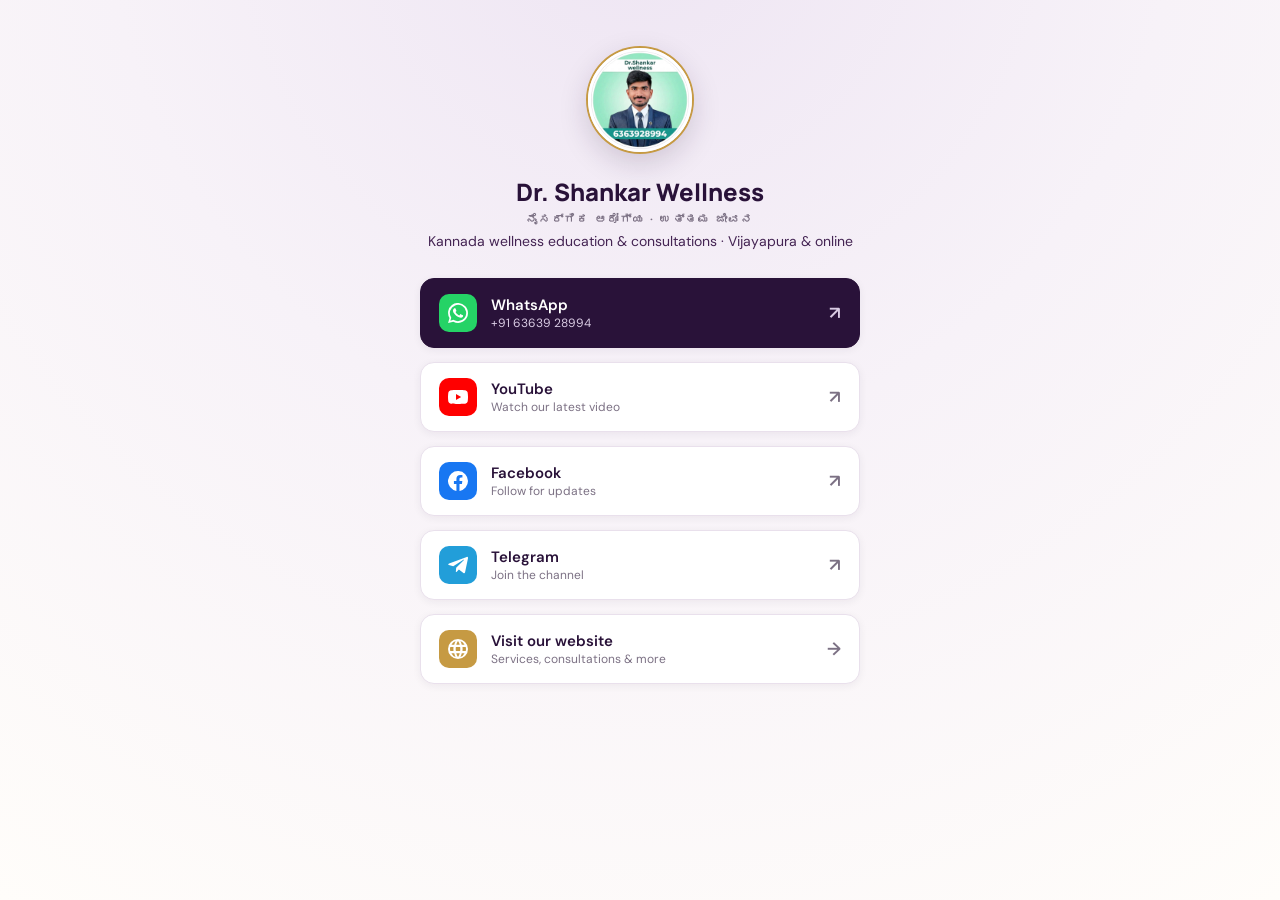
==== links/index.html @ 1f0b5599 "Add Linktree-style /links page Co-Authored-By: Claude Opus 5.5 <noreply@anthropic.com>" ====
<!doctype html>
<html lang="en">
<head>
  <meta charset="utf-8">
  <meta name="viewport" content="width=device-width, initial-scale=1">
  <meta name="theme-color" content="#291239">
  <meta name="description" content="All Dr. Shankar Wellness links: YouTube, Facebook, Telegram and WhatsApp.">
  <title>Links | Dr. Shankar Wellness</title>
  <link rel="icon" href="../assets/dr-shankar-logo.jpg">
  <link rel="preconnect" href="https://fonts.googleapis.com">
  <link rel="preconnect" href="https://fonts.gstatic.com" crossorigin>
  <link href="https://fonts.googleapis.com/css2?family=DM+Sans:wght@400;500;600;700&family=Manrope:wght@600;700;800&display=swap" rel="stylesheet">
  <style>
    :root{--ink:#291239;--ink2:#442453;--muted:#7c7184;--gold:#c69a43;--paper:#fffdfa;--cream:#f7f2f8;--line:#e9e0ec}
    *{box-sizing:border-box}
    body{margin:0;min-height:100vh;font-family:'DM Sans',Arial,sans-serif;color:var(--ink);
      background:radial-gradient(circle at 50% -10%,#eee5f3 0,var(--cream) 45%,var(--paper) 100%);
      display:flex;justify-content:center;padding:48px 16px 32px}
    .card{width:100%;max-width:440px;text-align:center}
    .avatar{width:104px;height:104px;border-radius:50%;object-fit:cover;border:3px solid #fff;
      box-shadow:0 0 0 2px var(--gold),0 10px 30px rgba(41,18,57,.18)}
    h1{font-family:'Manrope','DM Sans',sans-serif;font-size:24px;font-weight:800;margin:18px 0 4px}
    .tag{font-size:11px;letter-spacing:.16em;font-weight:700;color:var(--muted);margin:0 0 6px;text-transform:uppercase}
    .bio{font-size:14px;color:var(--ink2);margin:0 0 28px}
    .links{display:flex;flex-direction:column;gap:14px;list-style:none;padding:0;margin:0}
    .links a{display:flex;align-items:center;gap:14px;padding:15px 18px;border-radius:14px;
      background:#fff;border:1px solid var(--line);color:var(--ink);text-decoration:none;font-weight:600;font-size:15px;
      box-shadow:0 2px 8px rgba(41,18,57,.06);transition:transform .15s,box-shadow .15s,border-color .15s}
    .links a:hover,.links a:focus-visible{transform:translateY(-2px);border-color:var(--gold);box-shadow:0 8px 20px rgba(41,18,57,.12);outline:none}
    .ico{flex:none;width:38px;height:38px;border-radius:10px;display:grid;place-items:center;color:#fff}
    .ico svg{width:20px;height:20px;fill:currentColor}
    .label{flex:1;text-align:left}
    .label small{display:block;font-weight:400;font-size:12px;color:var(--muted)}
    .arrow{color:var(--muted);font-size:18px}
    .yt{background:#ff0000}.fb{background:#1877f2}.tg{background:#229ed9}.wa{background:#25d366}.web{background:var(--gold)}
    .links a.primary{background:var(--ink);color:#fff;border-color:var(--ink)}
    .links a.primary small,.links a.primary .arrow{color:#d9cbe3}
    footer{margin-top:32px;font-size:12px;color:var(--muted)}
    footer a{color:var(--ink2)}
  </style>
</head>
<body>
  <main class="card">
    <img class="avatar" src="../assets/dr-shankar-logo.jpg" alt="Dr. Shankar Wellness logo">
    <h1>Dr. Shankar Wellness</h1>
    <p class="tag">ನೈಸರ್ಗಿಕ ಆರೋಗ್ಯ · ಉತ್ತಮ ಜೀವನ</p>
    <p class="bio">Kannada wellness education &amp; consultations · Vijayapura &amp; online</p>

    <ul class="links">
      <li><a class="primary" href="https://wa.me/916363928994?text=Namaste%2C%20I%27d%20like%20to%20ask%20about%20a%20consultation." target="_blank" rel="noopener noreferrer">
        <span class="ico wa"><svg viewBox="0 0 24 24" aria-hidden="true"><path d="M17.5 14.4c-.3-.1-1.8-.9-2-1-.3-.1-.5-.1-.7.1-.2.3-.8 1-.9 1.2-.2.2-.3.2-.6.1-.3-.1-1.3-.5-2.4-1.5-.9-.8-1.5-1.8-1.7-2.1-.2-.3 0-.5.1-.6l.4-.5c.2-.2.2-.3.3-.5.1-.2 0-.4 0-.5l-.9-2.2c-.2-.6-.5-.5-.7-.5h-.6c-.2 0-.5.1-.8.4-.3.3-1 1-1 2.5s1.1 2.9 1.2 3.1c.1.2 2.1 3.2 5.1 4.5.7.3 1.3.5 1.7.6.7.2 1.4.2 1.9.1.6-.1 1.8-.7 2-1.4.2-.7.2-1.3.2-1.4-.1-.2-.3-.3-.6-.4zM12 21.8c-1.8 0-3.5-.5-5-1.4l-.4-.2-3.7 1 1-3.6-.2-.4A9.8 9.8 0 1 1 12 21.8zm8.4-18.2A11.8 11.8 0 0 0 1.8 17.9L.1 24l6.3-1.6A11.8 11.8 0 0 0 24 12.2c0-3.2-1.2-6.2-3.5-8.5z"/></svg></span>
        <span class="label">WhatsApp<small>+91 63639 28994</small></span><span class="arrow">↗</span></a></li>
      <li><a href="https://youtu.be/cetOoJQF0k8" target="_blank" rel="noopener noreferrer">
        <span class="ico yt"><svg viewBox="0 0 24 24" aria-hidden="true"><path d="M23.5 6.2a3 3 0 0 0-2.1-2.1C19.5 3.6 12 3.6 12 3.6s-7.5 0-9.4.5A3 3 0 0 0 .5 6.2 31 31 0 0 0 0 12a31 31 0 0 0 .5 5.8 3 3 0 0 0 2.1 2.1c1.9.5 9.4.5 9.4.5s7.5 0 9.4-.5a3 3 0 0 0 2.1-2.1A31 31 0 0 0 24 12a31 31 0 0 0-.5-5.8zM9.6 15.6V8.4l6.2 3.6-6.2 3.6z"/></svg></span>
        <span class="label">YouTube<small>Watch our latest video</small></span><span class="arrow">↗</span></a></li>
      <li><a href="https://www.facebook.com/profile.php?id=61593936115132" target="_blank" rel="noopener noreferrer">
        <span class="ico fb"><svg viewBox="0 0 24 24" aria-hidden="true"><path d="M24 12a12 12 0 1 0-13.9 11.9v-8.4h-3V12h3V9.4c0-3 1.8-4.7 4.5-4.7 1.3 0 2.7.2 2.7.2v2.9h-1.5c-1.5 0-2 .9-2 1.9V12h3.4l-.5 3.5h-2.9v8.4A12 12 0 0 0 24 12z"/></svg></span>
        <span class="label">Facebook<small>Follow for updates</small></span><span class="arrow">↗</span></a></li>
      <li><a href="https://t.me/drshankarwellness" target="_blank" rel="noopener noreferrer">
        <span class="ico tg"><svg viewBox="0 0 24 24" aria-hidden="true"><path d="M9.8 15.2l-.4 5.3c.6 0 .8-.2 1.1-.5l2.6-2.5 5.4 4c1 .5 1.7.3 2-.9l3.5-16.6c.3-1.5-.5-2-1.5-1.7L1.3 10.1C-.2 10.7-.2 11.5 1 11.9l5.3 1.6 12.2-7.7c.6-.4 1.1-.2.7.2z"/></svg></span>
        <span class="label">Telegram<small>Join the channel</small></span><span class="arrow">↗</span></a></li>
      <li><a href="../index.html">
        <span class="ico web"><svg viewBox="0 0 24 24" aria-hidden="true"><path d="M12 0a12 12 0 1 0 0 24 12 12 0 0 0 0-24zm7.9 7h-3.4a18 18 0 0 0-1.6-4.6A9.6 9.6 0 0 1 19.9 7zM12 2.4c.9 1.3 1.7 2.9 2.1 4.6H9.9c.4-1.7 1.2-3.3 2.1-4.6zM2.7 14.4a9.7 9.7 0 0 1 0-4.8h3.9a20 20 0 0 0 0 4.8H2.7zm1.4 2.6h3.4c.4 1.6.9 3.2 1.6 4.6A9.6 9.6 0 0 1 4.1 17zM7.5 7H4.1a9.6 9.6 0 0 1 5-4.6C8.4 3.8 7.9 5.4 7.5 7zM12 21.6c-.9-1.3-1.7-2.9-2.1-4.6h4.2c-.4 1.7-1.2 3.3-2.1 4.6zm2.6-7.2H9.4a17.6 17.6 0 0 1 0-4.8h5.2a17.6 17.6 0 0 1 0 4.8zm.3 7.2c.7-1.4 1.2-3 1.6-4.6h3.4a9.6 9.6 0 0 1-5 4.6zm2.5-7.2a20 20 0 0 0 0-4.8h3.9a9.7 9.7 0 0 1 0 4.8h-3.9z"/></svg></span>
        <span class="label">Visit our website<small>Services, consultations &amp; more</small></span><span class="arrow">→</span></a></li>
    </ul>
  </main>
</body>
</html>
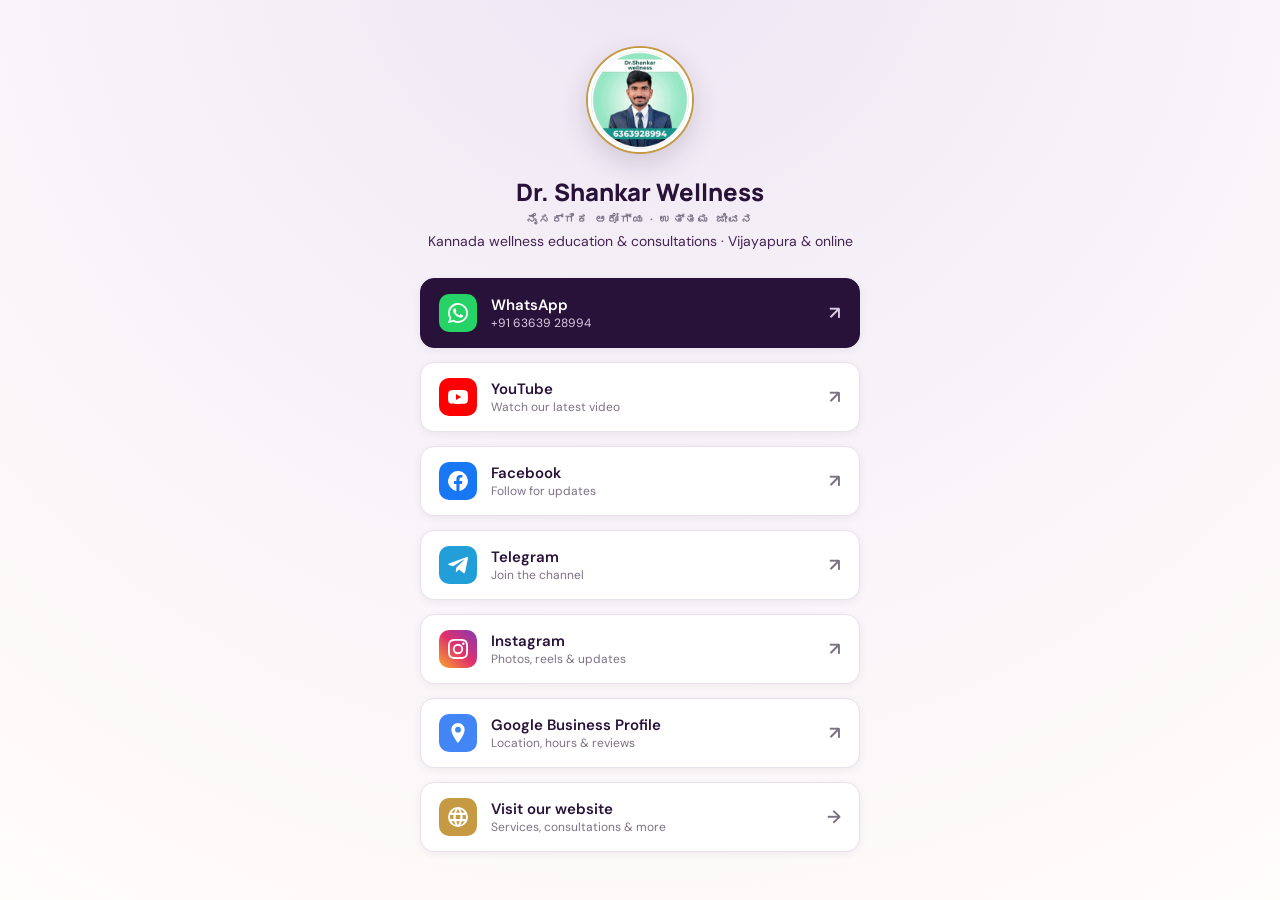
==== commit 3b97ff9d: "Add Instagram and Google Business Profile to /links Co-Authored-By: Claude Opus 5.5 <noreply@anthrop" ====
--- a/links/index.html
+++ b/links/index.html
@@ -32,7 +32,7 @@
     .label{flex:1;text-align:left}
     .label small{display:block;font-weight:400;font-size:12px;color:var(--muted)}
     .arrow{color:var(--muted);font-size:18px}
-    .yt{background:#ff0000}.fb{background:#1877f2}.tg{background:#229ed9}.wa{background:#25d366}.web{background:var(--gold)}
+    .yt{background:#ff0000}.fb{background:#1877f2}.tg{background:#229ed9}.wa{background:#25d366}.web{background:var(--gold)}.ig{background:linear-gradient(45deg,#f9a825,#e1306c 50%,#833ab4)}.gg{background:#4285f4}
     .links a.primary{background:var(--ink);color:#fff;border-color:var(--ink)}
     .links a.primary small,.links a.primary .arrow{color:#d9cbe3}
     footer{margin-top:32px;font-size:12px;color:var(--muted)}
@@ -59,6 +59,12 @@
       <li><a href="https://t.me/drshankarwellness" target="_blank" rel="noopener noreferrer">
         <span class="ico tg"><svg viewBox="0 0 24 24" aria-hidden="true"><path d="M9.8 15.2l-.4 5.3c.6 0 .8-.2 1.1-.5l2.6-2.5 5.4 4c1 .5 1.7.3 2-.9l3.5-16.6c.3-1.5-.5-2-1.5-1.7L1.3 10.1C-.2 10.7-.2 11.5 1 11.9l5.3 1.6 12.2-7.7c.6-.4 1.1-.2.7.2z"/></svg></span>
         <span class="label">Telegram<small>Join the channel</small></span><span class="arrow">↗</span></a></li>
+      <li><a href="https://www.instagram.com/drshankarwellness/" target="_blank" rel="noopener noreferrer">
+        <span class="ico ig"><svg viewBox="0 0 24 24" aria-hidden="true"><path d="M12 2.2c3.2 0 3.6 0 4.8.1 3.2.1 4.8 1.7 4.9 4.9.1 1.3.1 1.6.1 4.8s0 3.6-.1 4.8c-.1 3.2-1.7 4.8-4.9 4.9-1.3.1-1.6.1-4.8.1s-3.6 0-4.8-.1c-3.3-.1-4.8-1.7-4.9-4.9C2.2 15.6 2.2 15.2 2.2 12s0-3.6.1-4.8C2.4 3.9 3.9 2.4 7.2 2.3 8.4 2.2 8.8 2.2 12 2.2zM12 0C8.7 0 8.3 0 7.1.1 2.7.3.3 2.7.1 7.1 0 8.3 0 8.7 0 12s0 3.7.1 4.9c.2 4.4 2.6 6.8 7 7 1.2.1 1.6.1 4.9.1s3.7 0 4.9-.1c4.4-.2 6.8-2.6 7-7 .1-1.2.1-1.6.1-4.9s0-3.7-.1-4.9c-.2-4.4-2.6-6.8-7-7C15.7 0 15.3 0 12 0zm0 5.8a6.2 6.2 0 1 0 0 12.4 6.2 6.2 0 0 0 0-12.4zM12 16a4 4 0 1 1 0-8 4 4 0 0 1 0 8zm6.4-11.8a1.4 1.4 0 1 0 0 2.9 1.4 1.4 0 0 0 0-2.9z"/></svg></span>
+        <span class="label">Instagram<small>Photos, reels &amp; updates</small></span><span class="arrow">↗</span></a></li>
+      <li><a href="https://share.google/3cyVlr8FbWWHtH5Yg" target="_blank" rel="noopener noreferrer">
+        <span class="ico gg"><svg viewBox="0 0 24 24" aria-hidden="true"><path d="M12 0C7.6 0 4 3.6 4 8c0 6 8 16 8 16s8-10 8-16c0-4.4-3.6-8-8-8zm0 11.5A3.5 3.5 0 1 1 12 4.5a3.5 3.5 0 0 1 0 7z"/></svg></span>
+        <span class="label">Google Business Profile<small>Location, hours &amp; reviews</small></span><span class="arrow">↗</span></a></li>
       <li><a href="../index.html">
         <span class="ico web"><svg viewBox="0 0 24 24" aria-hidden="true"><path d="M12 0a12 12 0 1 0 0 24 12 12 0 0 0 0-24zm7.9 7h-3.4a18 18 0 0 0-1.6-4.6A9.6 9.6 0 0 1 19.9 7zM12 2.4c.9 1.3 1.7 2.9 2.1 4.6H9.9c.4-1.7 1.2-3.3 2.1-4.6zM2.7 14.4a9.7 9.7 0 0 1 0-4.8h3.9a20 20 0 0 0 0 4.8H2.7zm1.4 2.6h3.4c.4 1.6.9 3.2 1.6 4.6A9.6 9.6 0 0 1 4.1 17zM7.5 7H4.1a9.6 9.6 0 0 1 5-4.6C8.4 3.8 7.9 5.4 7.5 7zM12 21.6c-.9-1.3-1.7-2.9-2.1-4.6h4.2c-.4 1.7-1.2 3.3-2.1 4.6zm2.6-7.2H9.4a17.6 17.6 0 0 1 0-4.8h5.2a17.6 17.6 0 0 1 0 4.8zm.3 7.2c.7-1.4 1.2-3 1.6-4.6h3.4a9.6 9.6 0 0 1-5 4.6zm2.5-7.2a20 20 0 0 0 0-4.8h3.9a9.7 9.7 0 0 1 0 4.8h-3.9z"/></svg></span>
         <span class="label">Visit our website<small>Services, consultations &amp; more</small></span><span class="arrow">→</span></a></li>
